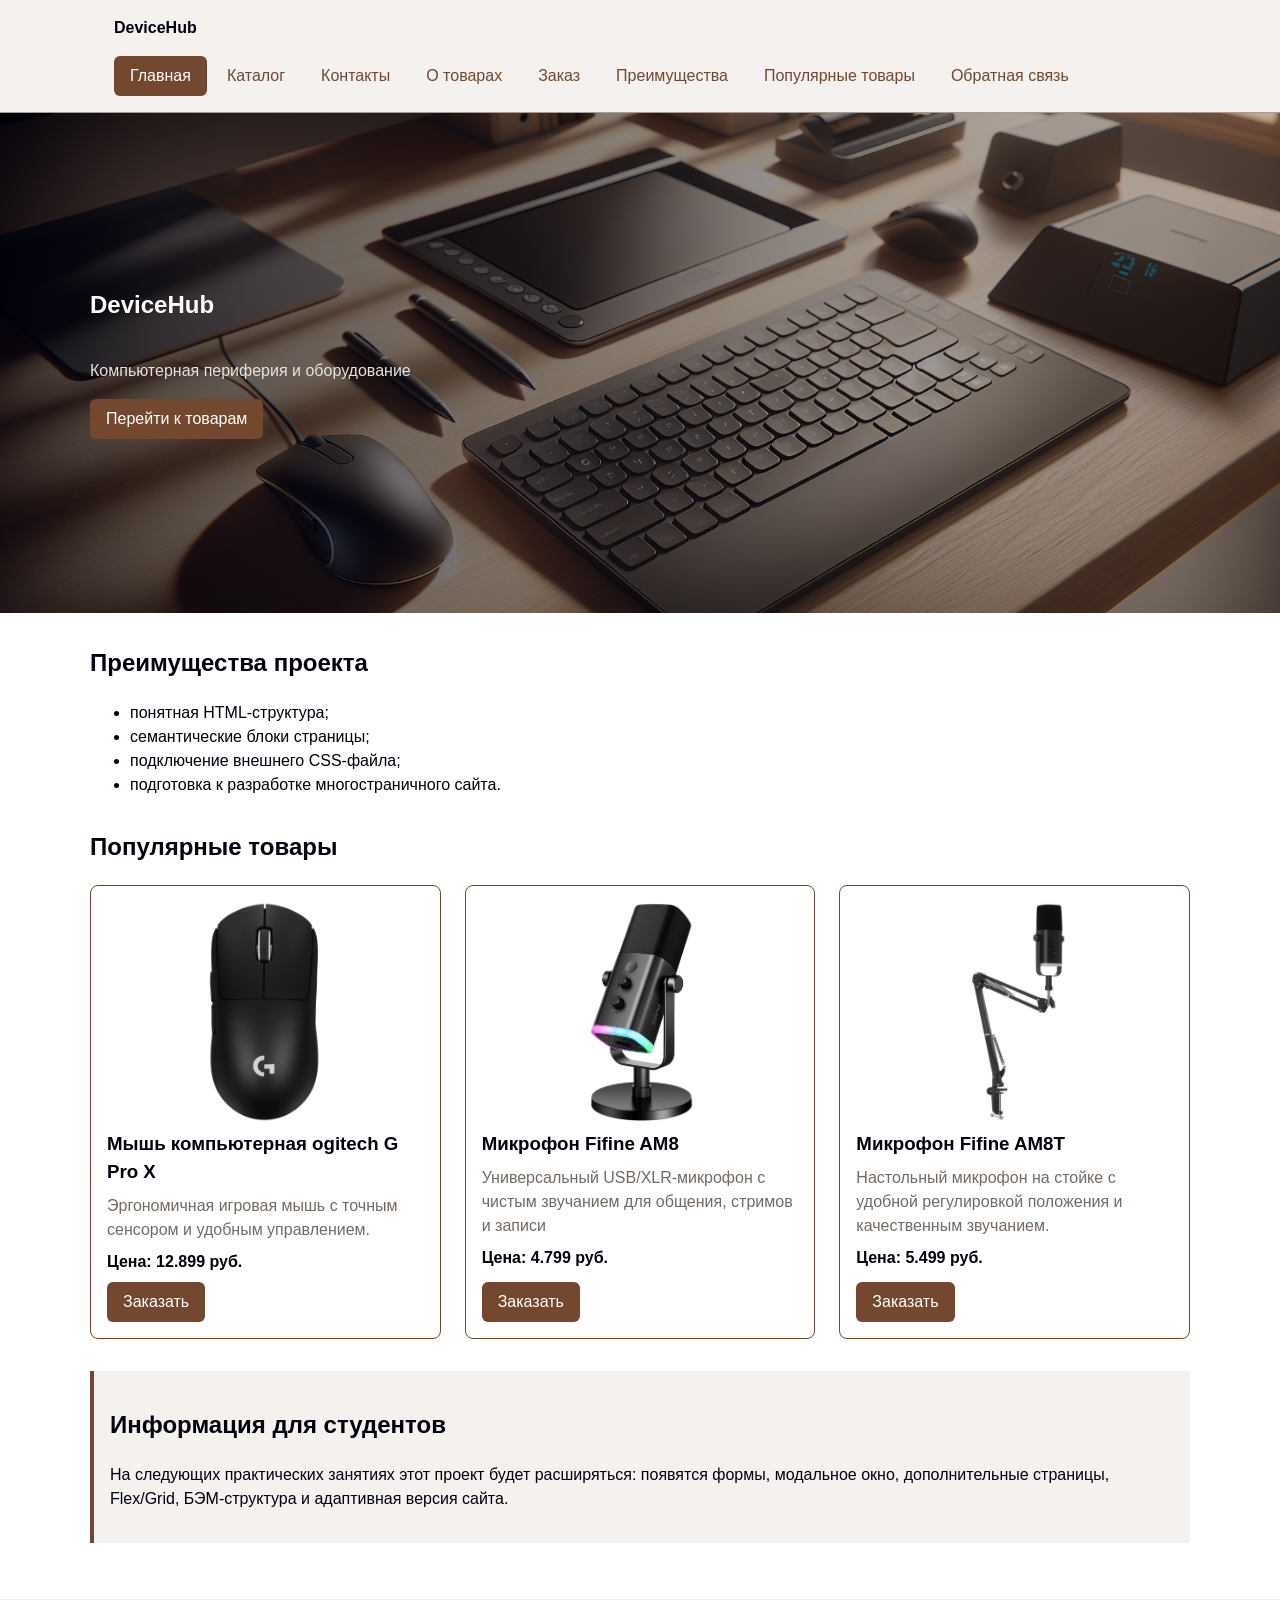
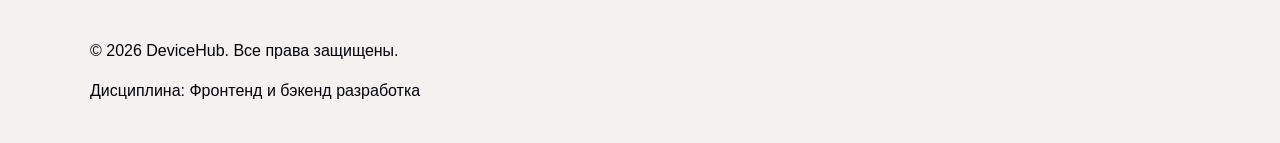
==== index.html @ 7f1fd3b0 "Перенос основы проекта из КР №1 (kr1-html-css-shop)" ====
<!DOCTYPE html>
<html lang="ru">
<head>
  <meta charset="UTF-8">
  <meta name="viewport" content="width=device-width, initial-scale=1.0">
  <meta
    name="description"
    content="Учебный интернет-магазин с каталогом товаров и формой обратной связи."
  >
  <title>Учебный интернет-магазин</title>
  <link rel="stylesheet" href="css/style.css">
  <script src="js/main.js" defer></script>
</head>

<body>
  <header class="site-header">
    <div class="site-header__inner">
      <a class="site-header__logo" href="index.html">DeviceHub</a>

      <nav class="site-nav" aria-label="Основная навигация">
        <ul class="site-nav__list">
          <li class="site-nav__item">
            <a
              class="site-nav__link site-nav__link--active"
              href="index.html"
            >
              Главная
            </a>
          </li>

          <li class="site-nav__item">
            <a class="site-nav__link" href="catalog.html">
              Каталог
            </a>
          </li>

          <li class="site-nav__item">
            <a class="site-nav__link" href="contacts.html">
              Контакты
            </a>
          </li>
          <li class="site-nav__item">
            <a class="site-nav__link" href="product.html">
                О товарах
             </a>
        </li>

        <li class="site-nav__item">
            <a class="site-nav__link" href="order.html">
                Заказ
            </a>
        </li>

          <li class="site-nav__item">
            <a class="site-nav__link" href="index.html#advantages">
              Преимущества
            </a>
          </li>

          <li class="site-nav__item">
            <a class="site-nav__link" href="index.html#popular">
              Популярные товары
            </a>
          </li>

          <li class="site-nav__item">
            <a class="site-nav__link" href="contacts.html#feedback">
              Обратная связь
            </a>
          </li>
        </ul>
      </nav>
    </div>
  </header>

  <main>
    <section class="hero">
      <h1>DeviceHub</h1>

      <p>
        Компьютерная периферия и оборудование
      </p>

      <a class="button button--primary" href="#popular">
        Перейти к товарам
      </a>
    </section>

    <section class="section" id="advantages">
      <h2>Преимущества проекта</h2>

      <ul class="advantages-list">
        <li>понятная HTML-структура;</li>
        <li>семантические блоки страницы;</li>
        <li>подключение внешнего CSS-файла;</li>
        <li>подготовка к разработке многостраничного сайта.</li>
      </ul>
    </section>

    <section class="section" id="popular">
      <h2>Популярные товары</h2>

      <div class="products-grid">

        <article class="product-card product-card--featured">
          <img
            class="product-card__image"
            src="images/logitech g pro x.webp"
            alt="Logitech G Pro X"
            >
            <h3 class="product-card__title">Мышь компьютерная ogitech G Pro X</h3>

          <p class="product-card__description">
            Эргономичная игровая мышь с точным сенсором и удобным управлением.
          </p>

          <p class="product-card__price">
            Цена: 12.899 руб.
          </p>

          <button
            class="button button--primary product-card__button"
            type="button"
            data-product="Товар 1"
          >
            Заказать
          </button>
        </article>

        <article class="product-card product-card--featured">
          <img
            class="product-card__image"
            src="images/fifine am8.webp"
            alt="Fifine AM8"
            >
            <h3 class="product-card__title">Микрофон Fifine AM8</h3>

          <p class="product-card__description">
            Универсальный USB/XLR-микрофон с чистым звучанием для общения, стримов и записи
          </p>

          <p class="product-card__price">
            Цена: 4.799 руб.
          </p>

          <button
            class="button button--primary product-card__button"
            type="button"
            data-product="Товар 2"
          >
            Заказать
          </button>
        </article>

        <article class="product-card product-card--featured">
          <img
            class="product-card__image"
            src="images/fifine am8t.webp"
            alt="Fifine AM8T"
            >
            <h3 class="product-card__title">Микрофон Fifine AM8T</h3>

          <p class="product-card__description">
            Настольный микрофон на стойке с удобной регулировкой положения и качественным звучанием.
          </p>

          <p class="product-card__price">
            Цена: 5.499 руб.
          </p>

          <button
            class="button button--primary product-card__button"
            type="button"
            data-product="Товар 3"
          >
            Заказать
          </button>
        </article>

      </div>
    </section>

    <aside class="aside-info">
      <h2>Информация для студентов</h2>

      <p>
        На следующих практических занятиях этот проект будет расширяться:
        появятся формы, модальное окно, дополнительные страницы, Flex/Grid,
        БЭМ-структура и адаптивная версия сайта.
      </p>
    </aside>
  </main>

  <footer class="site-footer">
    <div class="site-footer__inner">
      <p>&copy; 2026 DeviceHub. Все права защищены.</p>
      <p>Дисциплина: Фронтенд и бэкенд разработка</p>
    </div>
  </footer>

  <dialog
    class="order-dialog"
    id="order-dialog"
    aria-labelledby="order-dialog-title"
  >
    <h2 class="order-dialog__title" id="order-dialog-title">
      Оформление заявки
    </h2>

    <form
      class="order-form"
      id="order-form"
      action="#"
      method="post"
      novalidate
    >
      <input
        id="selected-product"
        name="selected-product"
        type="hidden"
      >

      <div class="order-form__field">
        <label class="order-form__label" for="order-name">
          Имя
        </label>

        <input
          class="order-form__input"
          id="order-name"
          name="name"
          type="text"
          placeholder="Введите ваше имя"
          minlength="2"
          autocomplete="given-name"
          required
        >
      </div>

      <div class="order-form__field">
        <label class="order-form__label" for="order-email">
          E-mail
        </label>

        <input
          class="order-form__input"
          id="order-email"
          name="email"
          type="email"
          placeholder="example@mail.ru"
          autocomplete="email"
          required
        >
      </div>

      <div class="order-form__field">
        <label class="order-form__label" for="order-phone">
          Телефон
        </label>

        <input
          class="order-form__input"
          id="order-phone"
          name="phone"
          type="tel"
          inputmode="tel"
          placeholder="+7 (900) 000-00-00"
          pattern="^\+7 \(\d{3}\) \d{3}-\d{2}-\d{2}$"
          required
        >

        <small class="order-form__hint">
          Формат: +7 (900) 000-00-00
        </small>
      </div>

      <div class="order-form__field">
        <label class="order-form__label" for="order-date">
          Дата связи
        </label>

        <input
          class="order-form__input"
          id="order-date"
          name="date"
          type="date"
        >
      </div>

      <div class="order-form__field">
        <label class="order-form__label" for="order-topic">
          Тема заявки
        </label>

        <select
          class="order-form__select"
          id="order-topic"
          name="topic"
          required
        >
          <option value="">Выберите тему</option>
          <option value="product">Заказ товара</option>
          <option value="consultation">Консультация</option>
          <option value="delivery">Доставка</option>
        </select>
      </div>

      <div class="order-form__field">
        <label class="order-form__label" for="order-comment">
          Комментарий
        </label>

        <textarea
          class="order-form__textarea"
          id="order-comment"
          name="comment"
          rows="4"
          placeholder="Укажите дополнительную информацию"
        ></textarea>
      </div>

      <div class="order-form__field order-form__field--checkbox">
        <label class="order-form__label order-form__label--checkbox">
          <input
            class="order-form__checkbox"
            id="order-agreement"
            name="agreement"
            type="checkbox"
            required
          >

          Я согласен на обработку данных
        </label>
      </div>

      <div class="order-form__actions">
        <button
          class="button button--secondary"
          type="button"
          id="close-order-dialog"
        >
          Закрыть
        </button>

        <button
          class="button button--primary"
          type="submit"
        >
          Отправить заявку
        </button>
      </div>
    </form>
  </dialog>

  <p
    class="success-message"
    id="success-message"
    hidden
  >
    Форма успешно отправлена!
  </p>
</body>
</html>
---- css/style.css ----
/* ===============================
   1. Переменные проекта
   =============================== */
:root {
  --color-bg: #ffffff;
  --color-text: #00010D;
  --color-muted: #736A63;
  --color-primary: #73482F;
  --color-primary-dark: #40241A;
  --color-border: #A69B92;
  --color-surface: #f4f1ee;
  --color-surface-accent: #ebe5df;
  --color-dark: #00010D;
  --color-dark-brown: #40241A;
  --color-light: #A69B92;
  --color-danger: #b00020;
  --color-success: #168a2f;
  --color-success-bg: #eefaf0;
  --color-white: #ffffff;

  --space-xs: 4px;
  --space-sm: 8px;
  --space-md: 16px;
  --space-lg: 24px;
  --space-xl: 32px;

  --radius-sm: 6px;
  --radius-md: 8px;
  --radius-lg: 12px;

  --container-width: 1100px;
  --header-offset: 100px;
  --page-padding: var(--space-lg);
}

/* ===============================
   2. Базовые стили
   =============================== */
*,
*::before,
*::after {
  box-sizing: border-box;
}

html {
  scroll-behavior: smooth;
  scroll-padding-top: var(--header-offset);
}

body {
  margin: 0;
  min-height: 100vh;
  display: flex;
  flex-direction: column;
  font-family: Arial, sans-serif;
  line-height: 1.5;
  color: var(--color-text);
  background-color: var(--color-bg);
}

img {
  max-width: 100%;
  height: auto;
}

header,
main,
footer {
  padding: var(--page-padding);
}

header {
  padding: 0;
}

main {
  flex: 1 0 auto;
}

footer {
  background-color: var(--color-surface);
}

.site-footer__inner {
  max-width: var(--container-width);
  margin: 0 auto;
}

.site-header {
  position: sticky;
  top: 0;
  z-index: 10;
  background-color: var(--color-surface);
  border-bottom: 1px solid var(--color-border);
}

.site-header__inner {
  max-width: var(--container-width);
  margin: 0 auto;
  padding: var(--space-md) var(--space-lg);
  display: flex;
  flex-wrap: wrap;
  align-items: center;
  justify-content: space-between;
  gap: var(--space-md);
}

.site-header__logo {
  font-weight: 700;
  color: var(--color-text);
  text-decoration: none;
}

.site-nav__list {
  display: flex;
  flex-wrap: wrap;
  justify-content: center;
  align-items: center;
  gap: var(--space-xs);
  padding: 0;
  margin: 0;
  list-style: none;
}

.site-nav__item {
  margin: 0;
}

.site-nav__link {
  display: inline-block;
  padding: var(--space-sm) var(--space-md);
  color: var(--color-primary);
  text-decoration: none;
  border-radius: var(--radius-sm);
}

.site-nav__link:hover {
  color: var(--color-white);
  background-color: var(--color-primary);
}

.site-nav__link:focus-visible {
  outline: 2px solid var(--color-primary);
  outline-offset: 3px;
}

.site-nav__link--active {
  color: var(--color-white);
  background-color: var(--color-primary);
}

.button {
  display: inline-block;
  padding: var(--space-sm) var(--space-md);
  border: none;
  border-radius: var(--radius-sm);
  font: inherit;
  text-decoration: none;
  cursor: pointer;
}

.button--primary {
  color: var(--color-white);
  background-color: var(--color-primary);
}

.button--primary:hover {
  background-color: var(--color-primary-dark);
}

.button--secondary {
  color: var(--color-primary);
  background-color: transparent;
  border: 1px solid var(--color-primary);
}

.button--secondary:hover {
  color: var(--color-white);
  background-color: var(--color-primary);
}

.button:focus-visible {
  outline: 2px solid var(--color-primary);
  outline-offset: 3px;
}

.button:disabled,
.button--disabled {
  opacity: 0.6;
  cursor: not-allowed;
}

.product-card {
  display: flex;
  flex-direction: column;
  gap: var(--space-sm);
  min-width: 0;
  padding: var(--space-md);
  border: 1px solid var(--color-border);
  border-radius: var(--radius-md);
  background-color: var(--color-bg);
}

.product-card__image {
  display: block;
  width: 100%;
  height: 220px;
  object-fit: contain;
  border-radius: var(--radius-md);
}

.product-card:hover {
  border-color: var(--color-primary);
}

.product-card--featured {
  border-color: var(--color-primary);
}

.product-card--discount {
  border-color: var(--color-danger);
}

.product-card__title {
  margin: 0;
  color: var(--color-text);
  overflow-wrap: anywhere;
}

.product-card__description {
  margin: 0;
  color: var(--color-muted);
  overflow-wrap: anywhere;
}

.product-card__price {
  margin: 0;
  font-weight: 700;
}

.product-card--discount .product-card__price {
  color: var(--color-danger);
}

.product-card__button {
  margin-top: auto;
  align-self: flex-start;
}

.aside-info {
  max-width: var(--container-width);
  margin: 0 auto var(--space-xl);
  padding: var(--space-md);
  border-left: 4px solid var(--color-primary);
  background-color: var(--color-surface);
}

.breadcrumbs {
  max-width: var(--container-width);
  margin: 0 auto var(--space-md);
  font-size: 14px;
  color: var(--color-muted);
}

.breadcrumbs__link {
  color: var(--color-primary);
}

.breadcrumbs__current::before {
  content: " / ";
  color: var(--color-muted);
}

:target {
  outline: 2px dashed var(--color-primary);
  outline-offset: 4px;
}

.catalog-layout {
  max-width: var(--container-width);
  margin: 0 auto var(--space-xl);
  display: grid;
  grid-template-columns: 260px minmax(0, 1fr);
  grid-template-areas: "filters products";
  gap: var(--space-lg);
}

.catalog-filters {
  grid-area: filters;
  min-width: 0;
  padding: var(--space-md);
  border: 1px solid var(--color-border);
  border-radius: var(--radius-md);
  background-color: var(--color-surface);
}

.catalog-products {
  grid-area: products;
  min-width: 0;
}

.filters-form {
  display: grid;
  gap: var(--space-md);
}

.filters-form fieldset {
  margin: 0;
  padding: var(--space-md);
  border: 1px solid var(--color-border);
  border-radius: var(--radius-sm);
}

.filters-form legend {
  font-weight: 700;
}

.filters-form label {
  display: block;
  margin-bottom: var(--space-sm);
}

.filters-form input[type="number"] {
  width: 100%;
  padding: 8px 10px;
  border: 1px solid var(--color-border);
  border-radius: var(--radius-sm);
  font: inherit;
}

.order-form__hint {
  display: block;
  margin-top: var(--space-xs);
  color: var(--color-muted);
}

.order-form__field--checkbox {
  display: flex;
  align-items: center;
}

.order-form__label--checkbox {
  display: flex;
  align-items: center;
  margin-bottom: 0;
}

.order-form__checkbox {
  width: auto;
  margin-right: var(--space-sm);
}

/* ===============================
   3. Общие элементы интерфейса
   =============================== */
a {
  color: var(--color-primary);
}

a:hover {
  color: var(--color-primary-dark);
}

a:focus-visible {
  outline: 2px solid var(--color-primary);
  outline-offset: 3px;
}

.products-grid {
  display: grid;
  grid-template-columns: repeat(auto-fit, minmax(240px, 1fr));
  gap: var(--space-lg);
}

/* ===============================
   4. Компоненты страницы
   =============================== */
.hero {
  max-width: none;
  min-height: 500px;
  margin: calc(-1 * var(--page-padding)) calc(-1 * var(--page-padding)) var(--space-xl);
  padding-block: var(--space-xl);
  padding-inline: calc(max(0px, (100% - var(--container-width)) / 2) + var(--page-padding));
  display: flex;
  flex-direction: column;
  justify-content: center;
  align-items: flex-start;
  color: var(--color-white);
  background-color: var(--color-dark);
  background-image:
  linear-gradient(90deg, rgba(0, 1, 13, 0.7) 0%, rgba(64, 36, 26, 0.3) 100%),
  url("../images/hero.png");
  background-size: cover;
  background-position: center;
}

.hero h1 {
  margin-top: 0;
  color: var(--color-white);
}

.hero p {
  color: #e8e2dc;
}

.section {
  max-width: var(--container-width);
  margin: 0 auto var(--space-xl);
}

.section h2 {
  margin-top: 0;
}

/* ===============================
   5. Форма и модальное окно
   =============================== */
.order-form__field {
  margin-bottom: var(--space-md);
}

.order-form__label {
  display: block;
  margin-bottom: var(--space-xs);
}

.order-form__input,
.order-form__select,
.order-form__textarea {
  width: 100%;
  padding: 10px 12px;
  border: 1px solid var(--color-border);
  border-radius: var(--radius-sm);
  font: inherit;
}

.order-form__input:hover,
.order-form__select:hover,
.order-form__textarea:hover {
  border-color: var(--color-primary);
}

.order-form__input:focus-visible,
.order-form__select:focus-visible,
.order-form__textarea:focus-visible {
  outline: 2px solid var(--color-primary);
  outline-offset: 3px;
}

.order-form__actions {
  display: flex;
  flex-wrap: wrap;
  gap: var(--space-md);
  margin-top: var(--space-lg);
}

.order-dialog {
  width: min(100% - 32px, 560px);
  padding: var(--space-lg);
  border: none;
  border-radius: var(--radius-lg);
}

.order-dialog::backdrop {
  background-color: rgba(0, 0, 0, 0.5);
}

.order-dialog__title {
  margin-top: 0;
}

[aria-invalid="true"] {
  border-color: var(--color-danger);
}

.success-message {
  max-width: var(--container-width);
  margin: var(--space-lg) auto;
  padding: var(--space-md);
  border-left: 4px solid var(--color-success);
  background-color: var(--color-success-bg);
}

/* ===============================
   6. Страница подробного товара
   =============================== */
.product-details {
  max-width: var(--container-width);
  margin: 0 auto var(--space-xl);
}

.product-details__card {
  display: grid;
  grid-template-columns: minmax(0, 360px) minmax(0, 1fr);
  gap: var(--space-xl);
  padding: var(--space-lg);
  border: 1px solid var(--color-border);
  border-radius: var(--radius-lg);
  background-color: var(--color-bg);
}

.product-details__media {
  display: flex;
  align-items: flex-start;
  justify-content: center;
}

.product-details__image {
  display: block;
  width: 100%;
  max-width: 340px;
  height: 300px;
  object-fit: contain;
}

.product-details__title {
  margin-top: 0;
  overflow-wrap: anywhere;
}

.product-details__description {
  color: var(--color-muted);
}

.product-details__price {
  font-weight: 700;
  font-size: 18px;
}

.product-details__button {
  margin-top: var(--space-md);
}

.table-wrap {
  overflow-x: auto;
}

.product-specs {
  width: 100%;
  margin-top: var(--space-lg);
  border-collapse: collapse;
}

.product-specs caption {
  margin-bottom: var(--space-sm);
  font-weight: 700;
  text-align: left;
}

.product-specs th,
.product-specs td {
  padding: var(--space-sm);
  border: 1px solid var(--color-border);
  text-align: left;
}

.product-specs th {
  background-color: var(--color-surface);
}

/* ===============================
   7. Страница заказа
   =============================== */
.order-form--page {
  max-width: 700px;
  margin: 0 auto;
  padding: var(--space-lg);
  border: 1px solid var(--color-border);
  border-radius: var(--radius-lg);
  background-color: var(--color-surface);
}

/* ===============================
   8. Адаптив
   =============================== */
@media (max-width: 768px) {
  .catalog-layout {
    grid-template-columns: 1fr;
    grid-template-areas:
      "filters"
      "products";
  }

  .product-details__card {
    grid-template-columns: 1fr;
    gap: var(--space-lg);
  }
}

@media (max-width: 600px) {
  main,
  footer {
    padding: var(--space-md);
  }

  .site-header__inner {
    padding: var(--space-sm) var(--space-md);
  }

  .hero {
    padding: var(--space-lg) var(--space-md);
  }

  .product-details__card,
  .order-form--page {
    padding: var(--space-md);
  }
}

@media (max-height: 500px), (max-width: 600px) {
  .site-header {
    position: static;
  }

  html {
    scroll-padding-top: 0;
  }
}
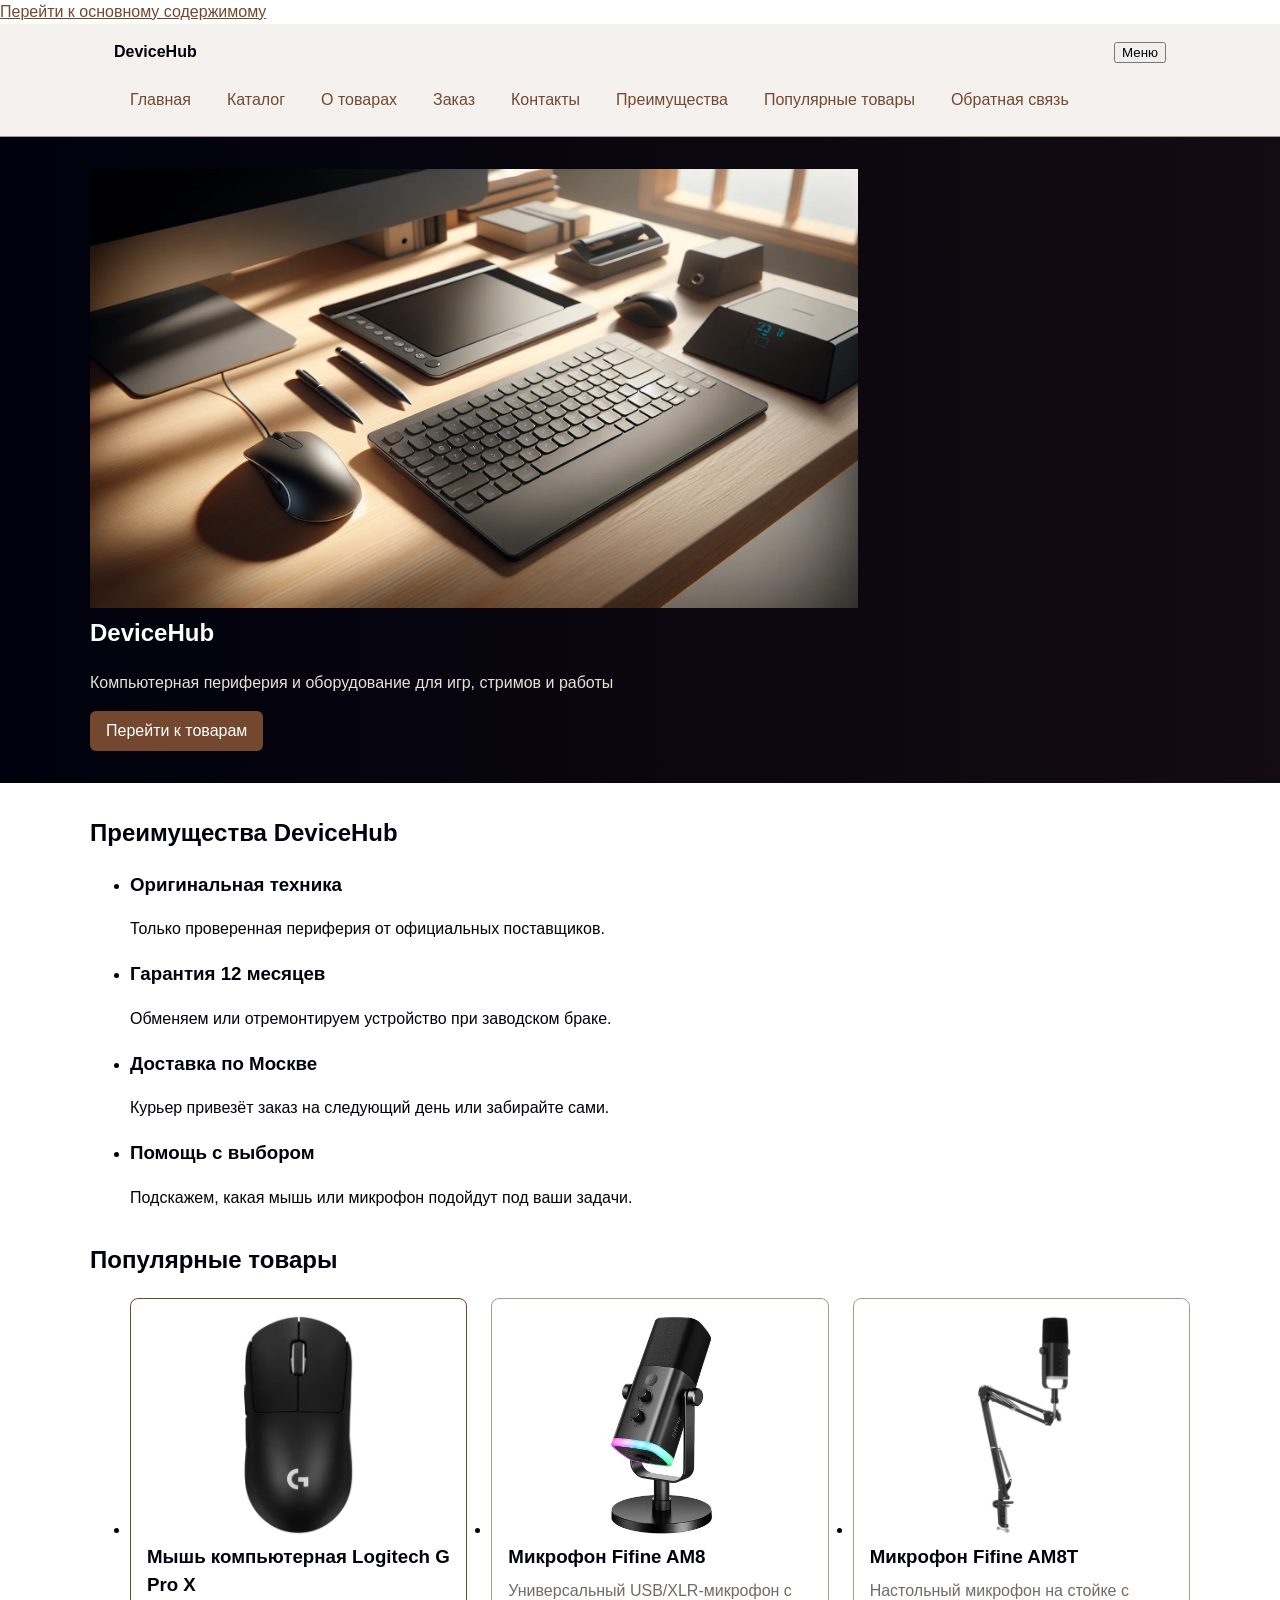
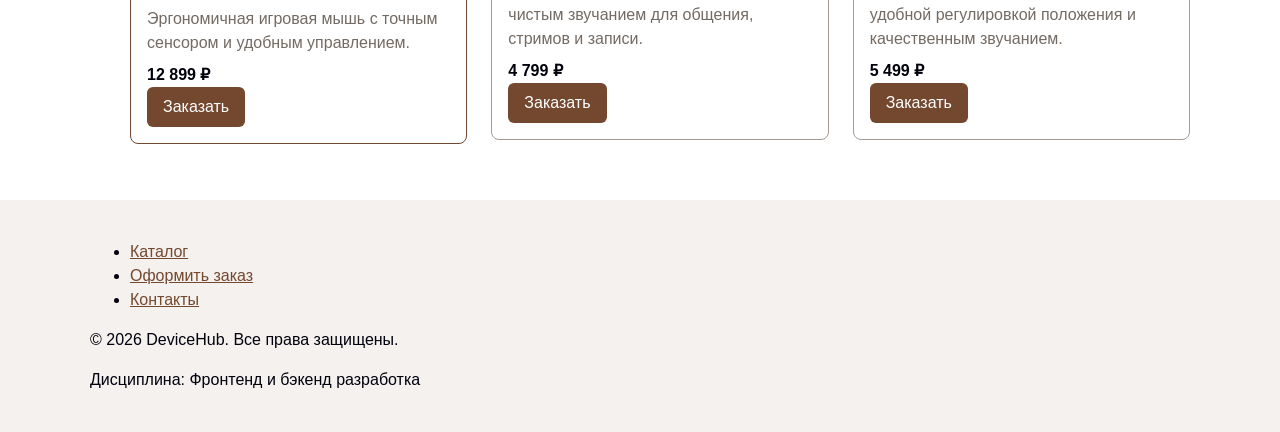
==== commit 915da6c3: "Разметка: подключение responsive.css, skip-link, бургер, srcset/picture, table-wrapper, label, alt, " ====
--- a/index.html
+++ b/index.html
@@ -3,361 +3,267 @@
 <head>
   <meta charset="UTF-8">
   <meta name="viewport" content="width=device-width, initial-scale=1.0">
-  <meta
-    name="description"
-    content="Учебный интернет-магазин с каталогом товаров и формой обратной связи."
-  >
-  <title>Учебный интернет-магазин</title>
+  <meta name="description" content="DeviceHub — интернет-магазин компьютерной периферии: игровые мыши и микрофоны с доставкой по Москве.">
+  <meta name="color-scheme" content="light dark">
+  <title>DeviceHub — компьютерная периферия</title>
   <link rel="stylesheet" href="css/style.css">
+  <link rel="stylesheet" href="css/responsive.css">
+  <script>document.documentElement.classList.add('js');</script>
   <script src="js/main.js" defer></script>
 </head>
 
 <body>
+  <a class="skip-link" href="#main">Перейти к основному содержимому</a>
+
   <header class="site-header">
     <div class="site-header__inner">
       <a class="site-header__logo" href="index.html">DeviceHub</a>
 
-      <nav class="site-nav" aria-label="Основная навигация">
+      <button
+        class="nav-toggle"
+        type="button"
+        aria-expanded="false"
+        aria-controls="site-nav"
+      >
+        <span class="nav-toggle__icon" aria-hidden="true"></span>
+        <span class="nav-toggle__text">Меню</span>
+      </button>
+
+      <nav class="site-nav" id="site-nav" aria-label="Основная навигация">
         <ul class="site-nav__list">
           <li class="site-nav__item">
-            <a
-              class="site-nav__link site-nav__link--active"
-              href="index.html"
-            >
-              Главная
-            </a>
-          </li>
-
-          <li class="site-nav__item">
-            <a class="site-nav__link" href="catalog.html">
-              Каталог
-            </a>
-          </li>
-
-          <li class="site-nav__item">
-            <a class="site-nav__link" href="contacts.html">
-              Контакты
-            </a>
-          </li>
-          <li class="site-nav__item">
-            <a class="site-nav__link" href="product.html">
-                О товарах
-             </a>
-        </li>
-
-        <li class="site-nav__item">
-            <a class="site-nav__link" href="order.html">
-                Заказ
-            </a>
-        </li>
-
-          <li class="site-nav__item">
-            <a class="site-nav__link" href="index.html#advantages">
-              Преимущества
-            </a>
-          </li>
-
-          <li class="site-nav__item">
-            <a class="site-nav__link" href="index.html#popular">
-              Популярные товары
-            </a>
-          </li>
-
-          <li class="site-nav__item">
-            <a class="site-nav__link" href="contacts.html#feedback">
-              Обратная связь
-            </a>
+            <a class="site-nav__link" href="index.html" aria-current="page">Главная</a>
+          </li>
+          <li class="site-nav__item">
+            <a class="site-nav__link" href="catalog.html">Каталог</a>
+          </li>
+          <li class="site-nav__item">
+            <a class="site-nav__link" href="product.html">О товарах</a>
+          </li>
+          <li class="site-nav__item">
+            <a class="site-nav__link" href="order.html">Заказ</a>
+          </li>
+          <li class="site-nav__item">
+            <a class="site-nav__link" href="contacts.html">Контакты</a>
+          </li>
+          <li class="site-nav__item">
+            <a class="site-nav__link" href="index.html#advantages">Преимущества</a>
+          </li>
+          <li class="site-nav__item">
+            <a class="site-nav__link" href="index.html#popular">Популярные товары</a>
+          </li>
+          <li class="site-nav__item">
+            <a class="site-nav__link" href="contacts.html#feedback">Обратная связь</a>
           </li>
         </ul>
       </nav>
     </div>
   </header>
 
-  <main>
-    <section class="hero">
-      <h1>DeviceHub</h1>
-
-      <p>
-        Компьютерная периферия и оборудование
-      </p>
-
-      <a class="button button--primary" href="#popular">
-        Перейти к товарам
-      </a>
+  <main id="main" tabindex="-1">
+    <section class="hero" aria-labelledby="hero-title">
+      <picture class="hero__media">
+        <source media="(min-width: 1280px)" srcset="images/hero-1792.webp">
+        <source media="(min-width: 768px)" srcset="images/hero-1280.webp">
+        <img
+          src="images/hero-768.webp"
+          width="768"
+          height="439"
+          alt=""
+          fetchpriority="high"
+        >
+      </picture>
+
+      <div class="hero__inner">
+        <h1 class="hero__title" id="hero-title">DeviceHub</h1>
+        <p class="hero__text">Компьютерная периферия и оборудование для игр, стримов и работы</p>
+        <a class="button button--primary hero__button" href="#popular">Перейти к товарам</a>
+      </div>
     </section>
 
-    <section class="section" id="advantages">
-      <h2>Преимущества проекта</h2>
-
-      <ul class="advantages-list">
-        <li>понятная HTML-структура;</li>
-        <li>семантические блоки страницы;</li>
-        <li>подключение внешнего CSS-файла;</li>
-        <li>подготовка к разработке многостраничного сайта.</li>
+    <section class="section" id="advantages" aria-labelledby="advantages-title">
+      <h2 id="advantages-title">Преимущества DeviceHub</h2>
+      <ul class="advantages">
+        <li class="advantages__item">
+          <h3 class="advantages__title">Оригинальная техника</h3>
+          <p class="advantages__text">Только проверенная периферия от официальных поставщиков.</p>
+        </li>
+        <li class="advantages__item">
+          <h3 class="advantages__title">Гарантия 12 месяцев</h3>
+          <p class="advantages__text">Обменяем или отремонтируем устройство при заводском браке.</p>
+        </li>
+        <li class="advantages__item">
+          <h3 class="advantages__title">Доставка по Москве</h3>
+          <p class="advantages__text">Курьер привезёт заказ на следующий день или забирайте сами.</p>
+        </li>
+        <li class="advantages__item">
+          <h3 class="advantages__title">Помощь с выбором</h3>
+          <p class="advantages__text">Подскажем, какая мышь или микрофон подойдут под ваши задачи.</p>
+        </li>
       </ul>
     </section>
 
-    <section class="section" id="popular">
-      <h2>Популярные товары</h2>
-
-      <div class="products-grid">
-
-        <article class="product-card product-card--featured">
-          <img
-            class="product-card__image"
-            src="images/logitech g pro x.webp"
-            alt="Logitech G Pro X"
-            >
-            <h3 class="product-card__title">Мышь компьютерная ogitech G Pro X</h3>
-
-          <p class="product-card__description">
-            Эргономичная игровая мышь с точным сенсором и удобным управлением.
-          </p>
-
-          <p class="product-card__price">
-            Цена: 12.899 руб.
-          </p>
-
-          <button
-            class="button button--primary product-card__button"
-            type="button"
-            data-product="Товар 1"
-          >
-            Заказать
-          </button>
-        </article>
-
-        <article class="product-card product-card--featured">
-          <img
-            class="product-card__image"
-            src="images/fifine am8.webp"
-            alt="Fifine AM8"
-            >
-            <h3 class="product-card__title">Микрофон Fifine AM8</h3>
-
-          <p class="product-card__description">
-            Универсальный USB/XLR-микрофон с чистым звучанием для общения, стримов и записи
-          </p>
-
-          <p class="product-card__price">
-            Цена: 4.799 руб.
-          </p>
-
-          <button
-            class="button button--primary product-card__button"
-            type="button"
-            data-product="Товар 2"
-          >
-            Заказать
-          </button>
-        </article>
-
-        <article class="product-card product-card--featured">
-          <img
-            class="product-card__image"
-            src="images/fifine am8t.webp"
-            alt="Fifine AM8T"
-            >
-            <h3 class="product-card__title">Микрофон Fifine AM8T</h3>
-
-          <p class="product-card__description">
-            Настольный микрофон на стойке с удобной регулировкой положения и качественным звучанием.
-          </p>
-
-          <p class="product-card__price">
-            Цена: 5.499 руб.
-          </p>
-
-          <button
-            class="button button--primary product-card__button"
-            type="button"
-            data-product="Товар 3"
-          >
-            Заказать
-          </button>
-        </article>
-
-      </div>
+    <section class="section" id="popular" aria-labelledby="popular-title">
+      <h2 id="popular-title">Популярные товары</h2>
+      <ul class="products-grid">
+          <li class="products-grid__item">
+            <article class="product-card product-card--featured" aria-labelledby="card-order-logitech-g-pro-x">
+              <img
+                class="product-card__image"
+                src="images/logitech-g-pro-x-640.webp"
+                srcset="images/logitech-g-pro-x-480.webp 480w, images/logitech-g-pro-x-640.webp 640w, images/logitech-g-pro-x-960.webp 960w"
+                sizes="(min-width: 1100px) 340px, (min-width: 1024px) 30vw, (min-width: 768px) 45vw, 100vw"
+                width="640"
+                height="640"
+                alt="Игровая мышь Logitech G Pro X чёрного цвета, вид сверху"
+                loading="lazy"
+                decoding="async"
+              >
+              <h3 class="product-card__title" id="card-order-logitech-g-pro-x">Мышь компьютерная Logitech G Pro X</h3>
+              <p class="product-card__description">Эргономичная игровая мышь с точным сенсором и удобным управлением.</p>
+              <div class="product-card__footer">
+                <p class="product-card__price">12&nbsp;899&nbsp;₽</p>
+                <button
+                class="button button--primary product-card__button"
+                type="button"
+                data-product="Logitech G Pro X"
+                aria-label="Заказать Logitech G Pro X"
+              >
+                Заказать
+              </button>
+              </div>
+            </article>
+          </li>
+          <li class="products-grid__item">
+            <article class="product-card" aria-labelledby="card-order-fifine-am8">
+              <img
+                class="product-card__image"
+                src="images/fifine-am8-640.webp"
+                srcset="images/fifine-am8-480.webp 480w, images/fifine-am8-640.webp 640w, images/fifine-am8-960.webp 960w"
+                sizes="(min-width: 1100px) 340px, (min-width: 1024px) 30vw, (min-width: 768px) 45vw, 100vw"
+                width="640"
+                height="1129"
+                alt="Динамический микрофон Fifine AM8 на подставке"
+                loading="lazy"
+                decoding="async"
+              >
+              <h3 class="product-card__title" id="card-order-fifine-am8">Микрофон Fifine AM8</h3>
+              <p class="product-card__description">Универсальный USB/XLR-микрофон с чистым звучанием для общения, стримов и записи.</p>
+              <div class="product-card__footer">
+                <p class="product-card__price">4&nbsp;799&nbsp;₽</p>
+                <button
+                class="button button--primary product-card__button"
+                type="button"
+                data-product="Fifine AM8"
+                aria-label="Заказать Fifine AM8"
+              >
+                Заказать
+              </button>
+              </div>
+            </article>
+          </li>
+          <li class="products-grid__item">
+            <article class="product-card" aria-labelledby="card-order-fifine-am8t">
+              <img
+                class="product-card__image"
+                src="images/fifine-am8t-640.webp"
+                srcset="images/fifine-am8t-480.webp 480w, images/fifine-am8t-640.webp 640w, images/fifine-am8t-960.webp 960w"
+                sizes="(min-width: 1100px) 340px, (min-width: 1024px) 30vw, (min-width: 768px) 45vw, 100vw"
+                width="640"
+                height="640"
+                alt="Микрофон Fifine AM8T на регулируемой настольной стойке"
+                loading="lazy"
+                decoding="async"
+              >
+              <h3 class="product-card__title" id="card-order-fifine-am8t">Микрофон Fifine AM8T</h3>
+              <p class="product-card__description">Настольный микрофон на стойке с удобной регулировкой положения и качественным звучанием.</p>
+              <div class="product-card__footer">
+                <p class="product-card__price">5&nbsp;499&nbsp;₽</p>
+                <button
+                class="button button--primary product-card__button"
+                type="button"
+                data-product="Fifine AM8T"
+                aria-label="Заказать Fifine AM8T"
+              >
+                Заказать
+              </button>
+              </div>
+            </article>
+          </li>
+      </ul>
     </section>
 
-    <aside class="aside-info">
-      <h2>Информация для студентов</h2>
-
-      <p>
-        На следующих практических занятиях этот проект будет расширяться:
-        появятся формы, модальное окно, дополнительные страницы, Flex/Grid,
-        БЭМ-структура и адаптивная версия сайта.
-      </p>
-    </aside>
+    <p class="success-message" id="success-message" role="status" hidden>
+      Заявка успешно отправлена! Мы свяжемся с вами для подтверждения.
+    </p>
   </main>
 
   <footer class="site-footer">
     <div class="site-footer__inner">
+      <nav aria-label="Навигация в подвале">
+        <ul class="site-footer__nav">
+          <li><a href="catalog.html">Каталог</a></li>
+          <li><a href="order.html">Оформить заказ</a></li>
+          <li><a href="contacts.html">Контакты</a></li>
+        </ul>
+      </nav>
       <p>&copy; 2026 DeviceHub. Все права защищены.</p>
       <p>Дисциплина: Фронтенд и бэкенд разработка</p>
     </div>
   </footer>
 
-  <dialog
-    class="order-dialog"
-    id="order-dialog"
-    aria-labelledby="order-dialog-title"
-  >
-    <h2 class="order-dialog__title" id="order-dialog-title">
-      Оформление заявки
-    </h2>
-
-    <form
-      class="order-form"
-      id="order-form"
-      action="#"
-      method="post"
-      novalidate
-    >
-      <input
-        id="selected-product"
-        name="selected-product"
-        type="hidden"
-      >
-
-      <div class="order-form__field">
-        <label class="order-form__label" for="order-name">
-          Имя
-        </label>
-
-        <input
-          class="order-form__input"
-          id="order-name"
-          name="name"
-          type="text"
-          placeholder="Введите ваше имя"
-          minlength="2"
-          autocomplete="given-name"
-          required
-        >
+  <dialog class="order-dialog" id="order-dialog" aria-labelledby="order-dialog-title">
+    <div class="order-dialog__header">
+      <h2 class="order-dialog__title" id="order-dialog-title">Оформление заявки</h2>
+      <button class="order-dialog__close" type="button" data-close-dialog aria-label="Закрыть окно заявки">&times;</button>
+    </div>
+    <p class="order-dialog__product" id="order-dialog-product" aria-live="polite"></p>
+
+    <form class="order-form" id="order-form" action="#" method="post" novalidate>
+      <input id="selected-product" name="selected-product" type="hidden">
+      <div class="order-form__grid">
+        <div class="order-form__field">
+          <label class="order-form__label" for="dlg-name">Имя <span class="order-form__required" aria-hidden="true">*</span></label>
+          <input class="order-form__input" id="dlg-name" name="name" type="text" minlength="2" autocomplete="given-name" required>
+        </div>
+        <div class="order-form__field">
+          <label class="order-form__label" for="dlg-email">E-mail <span class="order-form__required" aria-hidden="true">*</span></label>
+          <input class="order-form__input" id="dlg-email" name="email" type="email" placeholder="example@mail.ru" autocomplete="email" required>
+        </div>
+        <div class="order-form__field">
+          <label class="order-form__label" for="dlg-phone">Телефон <span class="order-form__required" aria-hidden="true">*</span></label>
+          <input class="order-form__input" id="dlg-phone" name="phone" type="tel" inputmode="tel" placeholder="+7 (900) 000-00-00" pattern="^\+7 \(\d{3}\) \d{3}-\d{2}-\d{2}$" autocomplete="tel" aria-describedby="dlg-phone-hint" required>
+          <small class="order-form__hint" id="dlg-phone-hint">Формат: +7 (900) 000-00-00</small>
+        </div>
+        <div class="order-form__field">
+          <label class="order-form__label" for="dlg-date">Дата связи</label>
+          <input class="order-form__input" id="dlg-date" name="date" type="date">
+        </div>
+        <div class="order-form__field order-form__field--wide">
+          <label class="order-form__label" for="dlg-topic">Тема заявки <span class="order-form__required" aria-hidden="true">*</span></label>
+          <select class="order-form__select" id="dlg-topic" name="topic" required>
+            <option value="">Выберите тему</option>
+            <option value="product">Заказ товара</option>
+            <option value="consultation">Консультация</option>
+            <option value="delivery">Доставка</option>
+          </select>
+        </div>
+        <div class="order-form__field order-form__field--wide">
+          <label class="order-form__label" for="dlg-comment">Комментарий</label>
+          <textarea class="order-form__textarea" id="dlg-comment" name="comment" rows="4" placeholder="Укажите дополнительную информацию"></textarea>
+        </div>
+        <div class="order-form__field order-form__field--checkbox order-form__field--wide">
+          <label class="order-form__label order-form__label--checkbox" for="dlg-agreement">
+            <input class="order-form__checkbox" id="dlg-agreement" name="agreement" type="checkbox" required>
+            <span>Я согласен на обработку персональных данных</span>
+          </label>
+        </div>
       </div>
-
-      <div class="order-form__field">
-        <label class="order-form__label" for="order-email">
-          E-mail
-        </label>
-
-        <input
-          class="order-form__input"
-          id="order-email"
-          name="email"
-          type="email"
-          placeholder="example@mail.ru"
-          autocomplete="email"
-          required
-        >
-      </div>
-
-      <div class="order-form__field">
-        <label class="order-form__label" for="order-phone">
-          Телефон
-        </label>
-
-        <input
-          class="order-form__input"
-          id="order-phone"
-          name="phone"
-          type="tel"
-          inputmode="tel"
-          placeholder="+7 (900) 000-00-00"
-          pattern="^\+7 \(\d{3}\) \d{3}-\d{2}-\d{2}$"
-          required
-        >
-
-        <small class="order-form__hint">
-          Формат: +7 (900) 000-00-00
-        </small>
-      </div>
-
-      <div class="order-form__field">
-        <label class="order-form__label" for="order-date">
-          Дата связи
-        </label>
-
-        <input
-          class="order-form__input"
-          id="order-date"
-          name="date"
-          type="date"
-        >
-      </div>
-
-      <div class="order-form__field">
-        <label class="order-form__label" for="order-topic">
-          Тема заявки
-        </label>
-
-        <select
-          class="order-form__select"
-          id="order-topic"
-          name="topic"
-          required
-        >
-          <option value="">Выберите тему</option>
-          <option value="product">Заказ товара</option>
-          <option value="consultation">Консультация</option>
-          <option value="delivery">Доставка</option>
-        </select>
-      </div>
-
-      <div class="order-form__field">
-        <label class="order-form__label" for="order-comment">
-          Комментарий
-        </label>
-
-        <textarea
-          class="order-form__textarea"
-          id="order-comment"
-          name="comment"
-          rows="4"
-          placeholder="Укажите дополнительную информацию"
-        ></textarea>
-      </div>
-
-      <div class="order-form__field order-form__field--checkbox">
-        <label class="order-form__label order-form__label--checkbox">
-          <input
-            class="order-form__checkbox"
-            id="order-agreement"
-            name="agreement"
-            type="checkbox"
-            required
-          >
-
-          Я согласен на обработку данных
-        </label>
-      </div>
-
       <div class="order-form__actions">
-        <button
-          class="button button--secondary"
-          type="button"
-          id="close-order-dialog"
-        >
-          Закрыть
-        </button>
-
-        <button
-          class="button button--primary"
-          type="submit"
-        >
-          Отправить заявку
-        </button>
+        <button class="button button--secondary" type="button" data-close-dialog>Закрыть</button>
+        <button class="button button--primary" type="submit">Отправить заявку</button>
       </div>
     </form>
   </dialog>
-
-  <p
-    class="success-message"
-    id="success-message"
-    hidden
-  >
-    Форма успешно отправлена!
-  </p>
 </body>
-</html>+</html>
